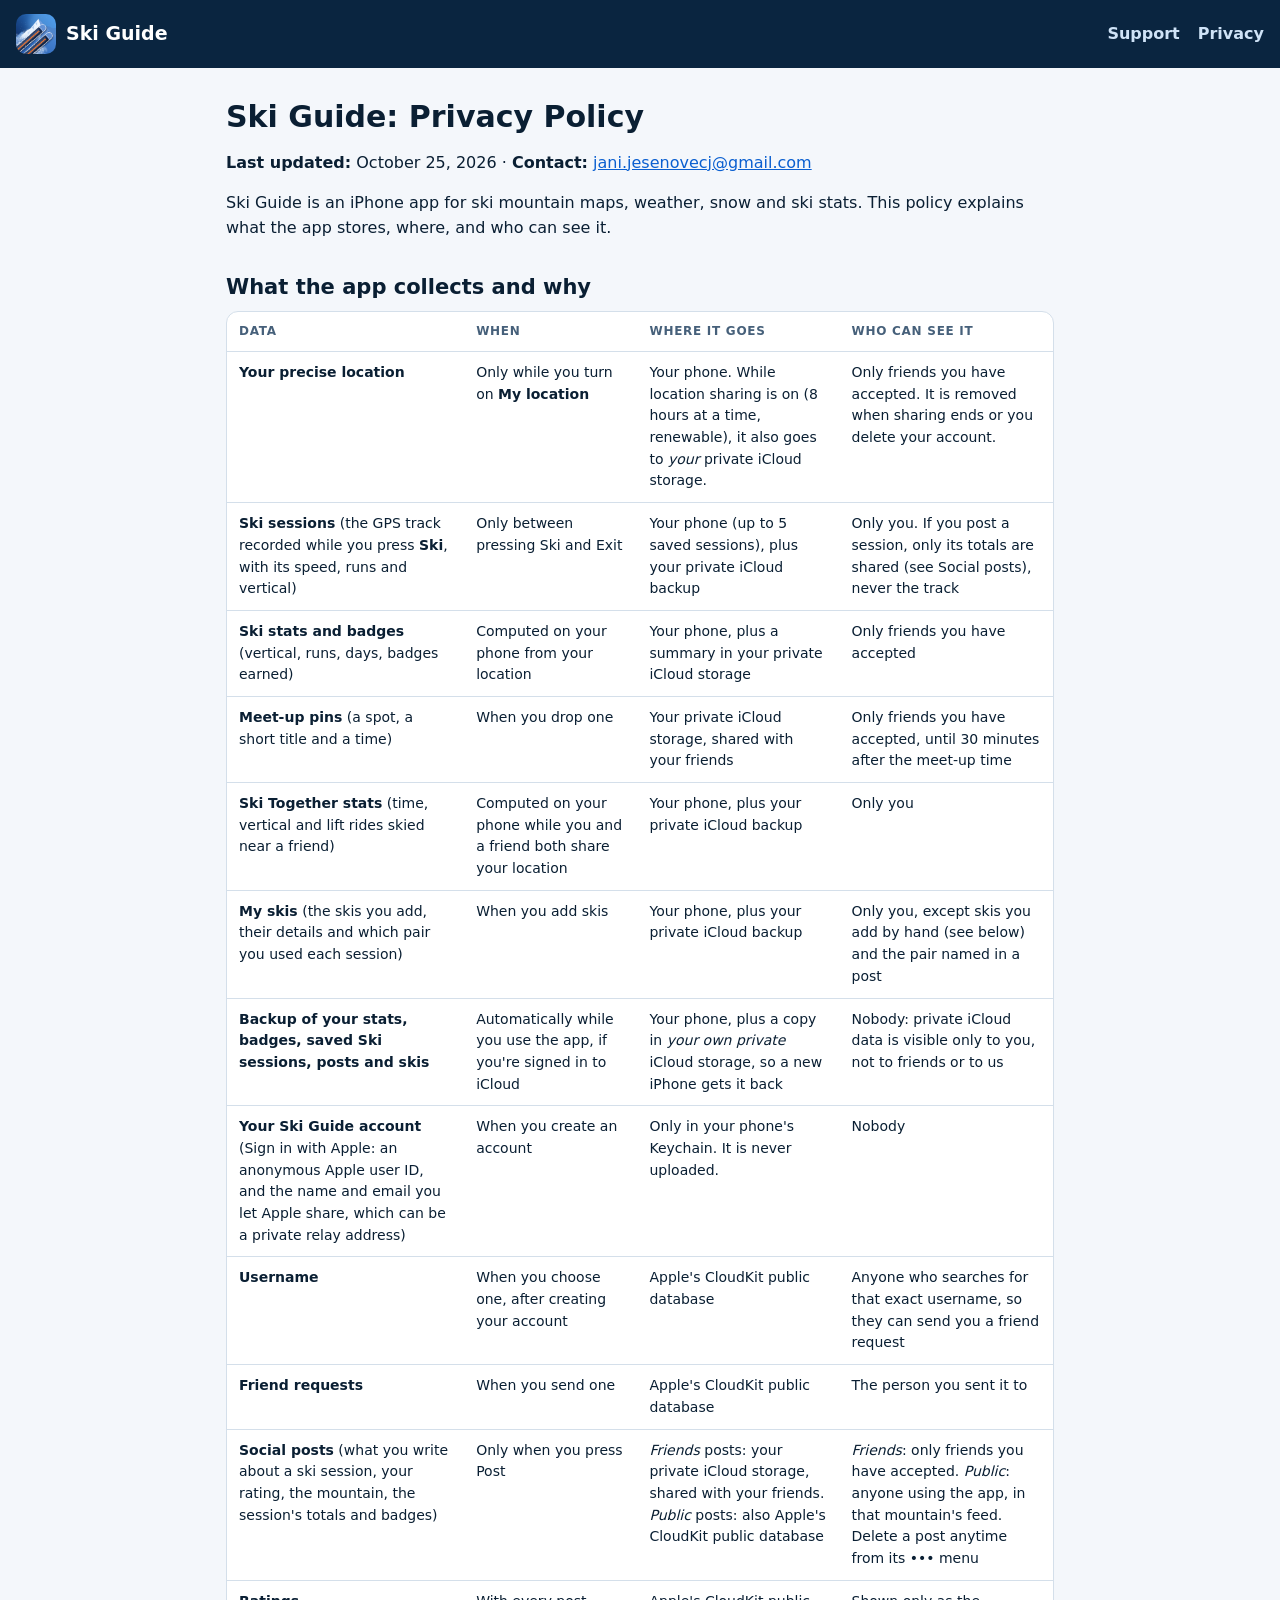
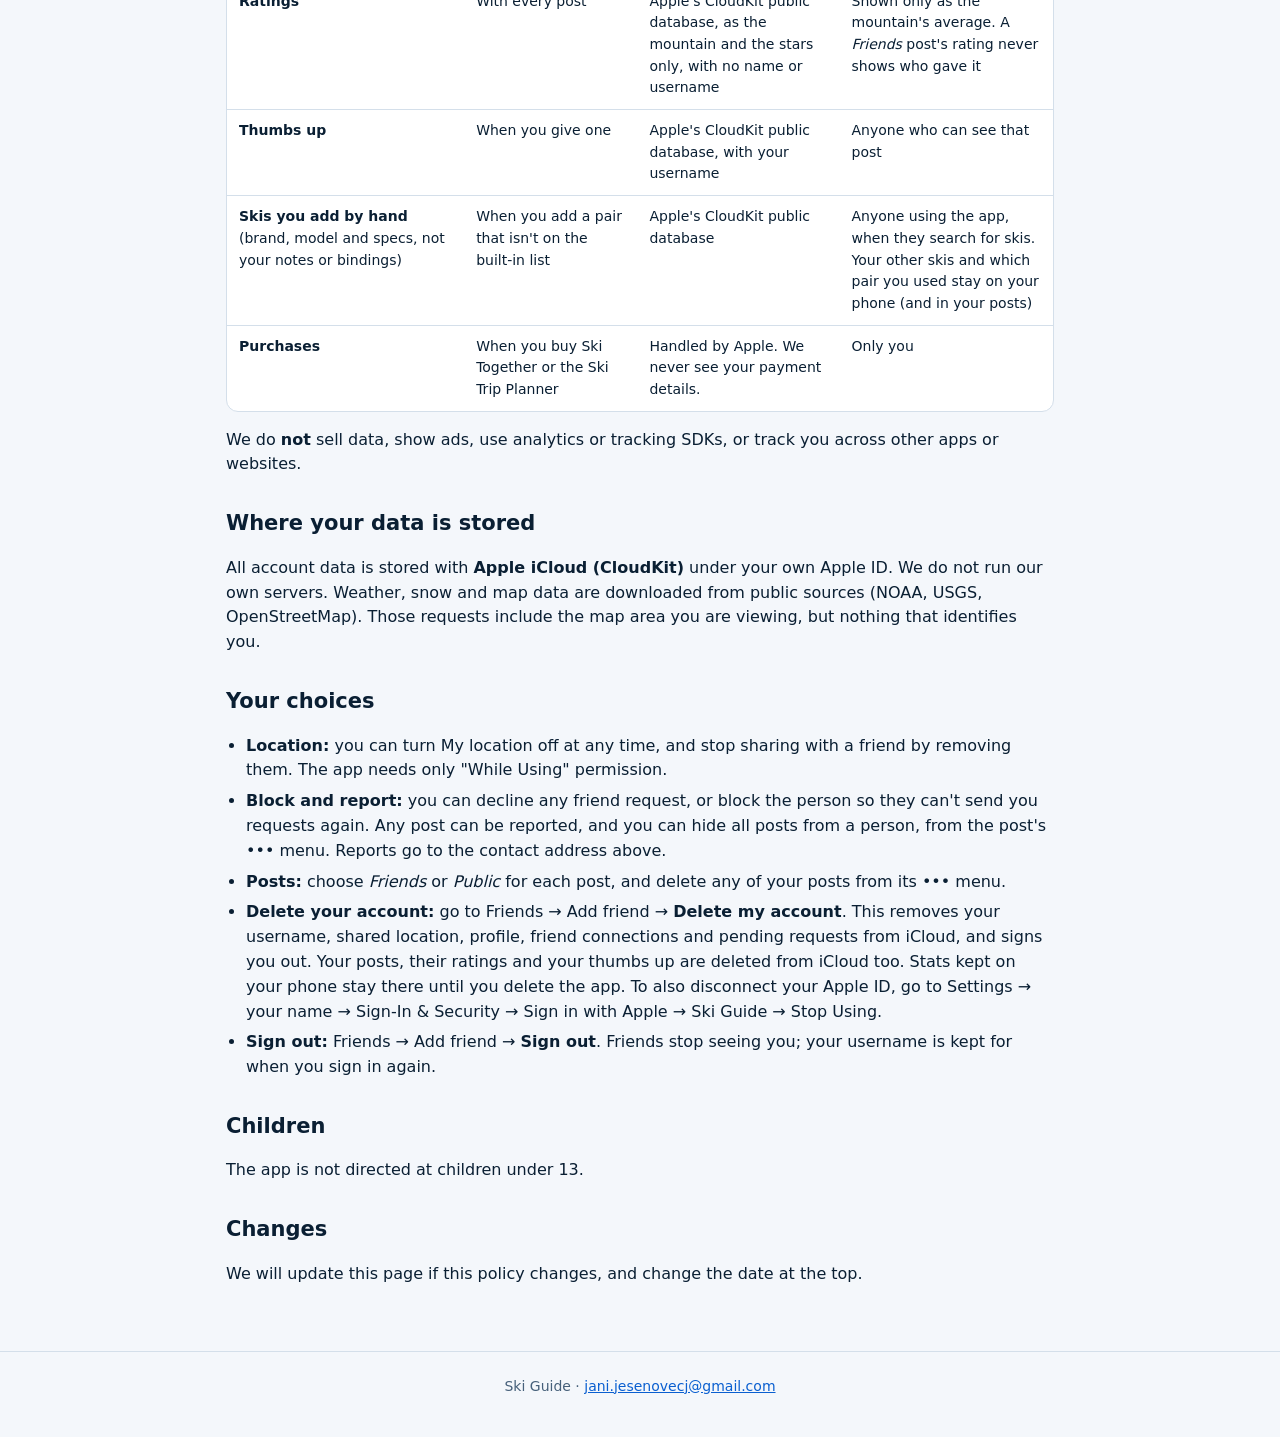
==== privacy.html @ 3a86e090 "Ski Guide support and privacy policy pages Co-Authored-By: Claude Opus 5.5 <noreply@anthropic.com>" ====
<!doctype html>
<html lang="en"><head><meta charset="utf-8"><meta name="viewport" content="width=device-width, initial-scale=1">
<title>Ski Guide Privacy Policy</title><meta name="description" content="How the Ski Guide iPhone app handles your data."><link rel="icon" href="icon.png"><link rel="stylesheet" href="style.css">
</head><body><header><a class="brand" href="./"><img src="icon.png" alt="" width="40" height="40"><span>Ski Guide</span></a>
<nav><a href="./">Support</a><a href="privacy.html">Privacy</a></nav></header>
<main><h1>Ski Guide: Privacy Policy</h1>
<p><strong>Last updated:</strong> October 25, 2026  ·  <strong>Contact:</strong> <a href="mailto:jani.jesenovecj@gmail.com">jani.jesenovecj@gmail.com</a></p>
<p>Ski Guide is an iPhone app for ski mountain maps, weather, snow and ski stats. This policy explains what the app stores, where, and who can see it.</p>
<h2>What the app collects and why</h2>
<div class="tbl"><table><thead><tr><th>Data</th><th>When</th><th>Where it goes</th><th>Who can see it</th></tr></thead><tbody><tr><td data-h="Data"><strong>Your precise location</strong></td><td data-h="When">Only while you turn on <strong>My location</strong></td><td data-h="Where it goes">Your phone. While location sharing is on (8 hours at a time, renewable), it also goes to <em>your</em> private iCloud storage.</td><td data-h="Who can see it">Only friends you have accepted. It is removed when sharing ends or you delete your account.</td></tr><tr><td data-h="Data"><strong>Ski sessions</strong> (the GPS track recorded while you press <strong>Ski</strong>, with its speed, runs and vertical)</td><td data-h="When">Only between pressing Ski and Exit</td><td data-h="Where it goes">Your phone (up to 5 saved sessions), plus your private iCloud backup</td><td data-h="Who can see it">Only you. If you post a session, only its totals are shared (see Social posts), never the track</td></tr><tr><td data-h="Data"><strong>Ski stats and badges</strong> (vertical, runs, days, badges earned)</td><td data-h="When">Computed on your phone from your location</td><td data-h="Where it goes">Your phone, plus a summary in your private iCloud storage</td><td data-h="Who can see it">Only friends you have accepted</td></tr><tr><td data-h="Data"><strong>Meet-up pins</strong> (a spot, a short title and a time)</td><td data-h="When">When you drop one</td><td data-h="Where it goes">Your private iCloud storage, shared with your friends</td><td data-h="Who can see it">Only friends you have accepted, until 30 minutes after the meet-up time</td></tr><tr><td data-h="Data"><strong>Ski Together stats</strong> (time, vertical and lift rides skied near a friend)</td><td data-h="When">Computed on your phone while you and a friend both share your location</td><td data-h="Where it goes">Your phone, plus your private iCloud backup</td><td data-h="Who can see it">Only you</td></tr><tr><td data-h="Data"><strong>My skis</strong> (the skis you add, their details and which pair you used each session)</td><td data-h="When">When you add skis</td><td data-h="Where it goes">Your phone, plus your private iCloud backup</td><td data-h="Who can see it">Only you, except skis you add by hand (see below) and the pair named in a post</td></tr><tr><td data-h="Data"><strong>Backup of your stats, badges, saved Ski sessions, posts and skis</strong></td><td data-h="When">Automatically while you use the app, if you're signed in to iCloud</td><td data-h="Where it goes">Your phone, plus a copy in <em>your own private</em> iCloud storage, so a new iPhone gets it back</td><td data-h="Who can see it">Nobody: private iCloud data is visible only to you, not to friends or to us</td></tr><tr><td data-h="Data"><strong>Your Ski Guide account</strong> (Sign in with Apple: an anonymous Apple user ID, and the name and email you let Apple share, which can be a private relay address)</td><td data-h="When">When you create an account</td><td data-h="Where it goes">Only in your phone's Keychain. It is never uploaded.</td><td data-h="Who can see it">Nobody</td></tr><tr><td data-h="Data"><strong>Username</strong></td><td data-h="When">When you choose one, after creating your account</td><td data-h="Where it goes">Apple's CloudKit public database</td><td data-h="Who can see it">Anyone who searches for that exact username, so they can send you a friend request</td></tr><tr><td data-h="Data"><strong>Friend requests</strong></td><td data-h="When">When you send one</td><td data-h="Where it goes">Apple's CloudKit public database</td><td data-h="Who can see it">The person you sent it to</td></tr><tr><td data-h="Data"><strong>Social posts</strong> (what you write about a ski session, your rating, the mountain, the session's totals and badges)</td><td data-h="When">Only when you press Post</td><td data-h="Where it goes"><em>Friends</em> posts: your private iCloud storage, shared with your friends. <em>Public</em> posts: also Apple's CloudKit public database</td><td data-h="Who can see it"><em>Friends</em>: only friends you have accepted. <em>Public</em>: anyone using the app, in that mountain's feed. Delete a post anytime from its ••• menu</td></tr><tr><td data-h="Data"><strong>Ratings</strong></td><td data-h="When">With every post</td><td data-h="Where it goes">Apple's CloudKit public database, as the mountain and the stars only, with no name or username</td><td data-h="Who can see it">Shown only as the mountain's average. A <em>Friends</em> post's rating never shows who gave it</td></tr><tr><td data-h="Data"><strong>Thumbs up</strong></td><td data-h="When">When you give one</td><td data-h="Where it goes">Apple's CloudKit public database, with your username</td><td data-h="Who can see it">Anyone who can see that post</td></tr><tr><td data-h="Data"><strong>Skis you add by hand</strong> (brand, model and specs, not your notes or bindings)</td><td data-h="When">When you add a pair that isn't on the built-in list</td><td data-h="Where it goes">Apple's CloudKit public database</td><td data-h="Who can see it">Anyone using the app, when they search for skis. Your other skis and which pair you used stay on your phone (and in your posts)</td></tr><tr><td data-h="Data"><strong>Purchases</strong></td><td data-h="When">When you buy Ski Together or the Ski Trip Planner</td><td data-h="Where it goes">Handled by Apple. We never see your payment details.</td><td data-h="Who can see it">Only you</td></tr></tbody></table></div>
<p>We do <strong>not</strong> sell data, show ads, use analytics or tracking SDKs, or track you across other apps or websites.</p>
<h2>Where your data is stored</h2>
<p>All account data is stored with <strong>Apple iCloud (CloudKit)</strong> under your own Apple ID. We do not run our own servers. Weather, snow and map data are downloaded from public sources (NOAA, USGS, OpenStreetMap). Those requests include the map area you are viewing, but nothing that identifies you.</p>
<h2>Your choices</h2>
<ul><li><strong>Location:</strong> you can turn My location off at any time, and stop sharing with a friend by removing them. The app needs only "While Using" permission.</li><li><strong>Block and report:</strong> you can decline any friend request, or block the person so they can't send you requests again. Any post can be reported, and you can hide all posts from a person, from the post's ••• menu. Reports go to the contact address above.</li><li><strong>Posts:</strong> choose <em>Friends</em> or <em>Public</em> for each post, and delete any of your posts from its ••• menu.</li><li><strong>Delete your account:</strong> go to Friends → Add friend → <strong>Delete my account</strong>. This removes your username, shared location, profile, friend connections and pending requests from iCloud, and signs you out. Your posts, their ratings and your thumbs up are deleted from iCloud too. Stats kept on your phone stay there until you delete the app. To also disconnect your Apple ID, go to Settings → your name → Sign-In &amp; Security → Sign in with Apple → Ski Guide → Stop Using.</li><li><strong>Sign out:</strong> Friends → Add friend → <strong>Sign out</strong>. Friends stop seeing you; your username is kept for when you sign in again.</li></ul>
<h2>Children</h2>
<p>The app is not directed at children under 13.</p>
<h2>Changes</h2>
<p>We will update this page if this policy changes, and change the date at the top.</p></main>
<footer>Ski Guide · <a href="mailto:jani.jesenovecj@gmail.com">jani.jesenovecj@gmail.com</a></footer></body></html>
---- style.css ----
:root { --bg:#f4f7fb; --fg:#0a1f33; --muted:#46607a; --line:#d4dfea; --panel:#ffffff; --accent:#0a5fd0; --blaze:#ff7a2f; }
@media (prefers-color-scheme: dark) { :root { --bg:#0a1220; --fg:#eaf2fa; --muted:#9fb6cc; --line:#26405c; --panel:#111c2e; --accent:#6cc7ff; } }
* { box-sizing:border-box; }
body { margin:0; background:var(--bg); color:var(--fg); font:16px/1.55 -apple-system, system-ui, "Segoe UI", sans-serif; }
header { display:flex; align-items:center; justify-content:space-between; gap:16px; padding:14px 16px; background:#0a2540; color:#fff; flex-wrap:wrap; }
.brand { display:flex; align-items:center; gap:10px; color:#fff; text-decoration:none; font-weight:700; font-size:19px; }
.brand img { border-radius:10px; }
nav { display:flex; gap:18px; } nav a { color:#cfe3f7; text-decoration:none; font-weight:600; } nav a:hover { color:#fff; }
main { max-width:860px; margin:0 auto; padding:24px 16px 48px; }
h1 { font-size:30px; line-height:1.15; margin:8px 0 12px; } h2 { font-size:21px; margin:30px 0 8px; }
.lead { font-size:18px; color:var(--muted); }
a { color:var(--accent); }
ul { padding-left:20px; } li { margin:6px 0; }
.tbl { overflow-x:auto; border:1px solid var(--line); border-radius:12px; background:var(--panel); }
table { border-collapse:collapse; width:100%; font-size:14px; }
th, td { text-align:left; vertical-align:top; padding:10px 12px; border-bottom:1px solid var(--line); }
th { font-size:12px; letter-spacing:.06em; text-transform:uppercase; color:var(--muted); }
tr:last-child td { border-bottom:0; }
@media (max-width:640px) {                     /* phones: each row becomes a card */
  .tbl { border:0; background:none; } thead { display:none; } table, tbody, tr, td { display:block; }
  tr { background:var(--panel); border:1px solid var(--line); border-radius:12px; margin:0 0 12px; padding:6px 0; }
  td { border:0; padding:6px 14px; } td::before { content:attr(data-h); display:block; font-size:11px; letter-spacing:.06em; text-transform:uppercase; color:var(--muted); }
}
footer { text-align:center; color:var(--muted); font-size:14px; padding:24px 16px 40px; border-top:1px solid var(--line); }
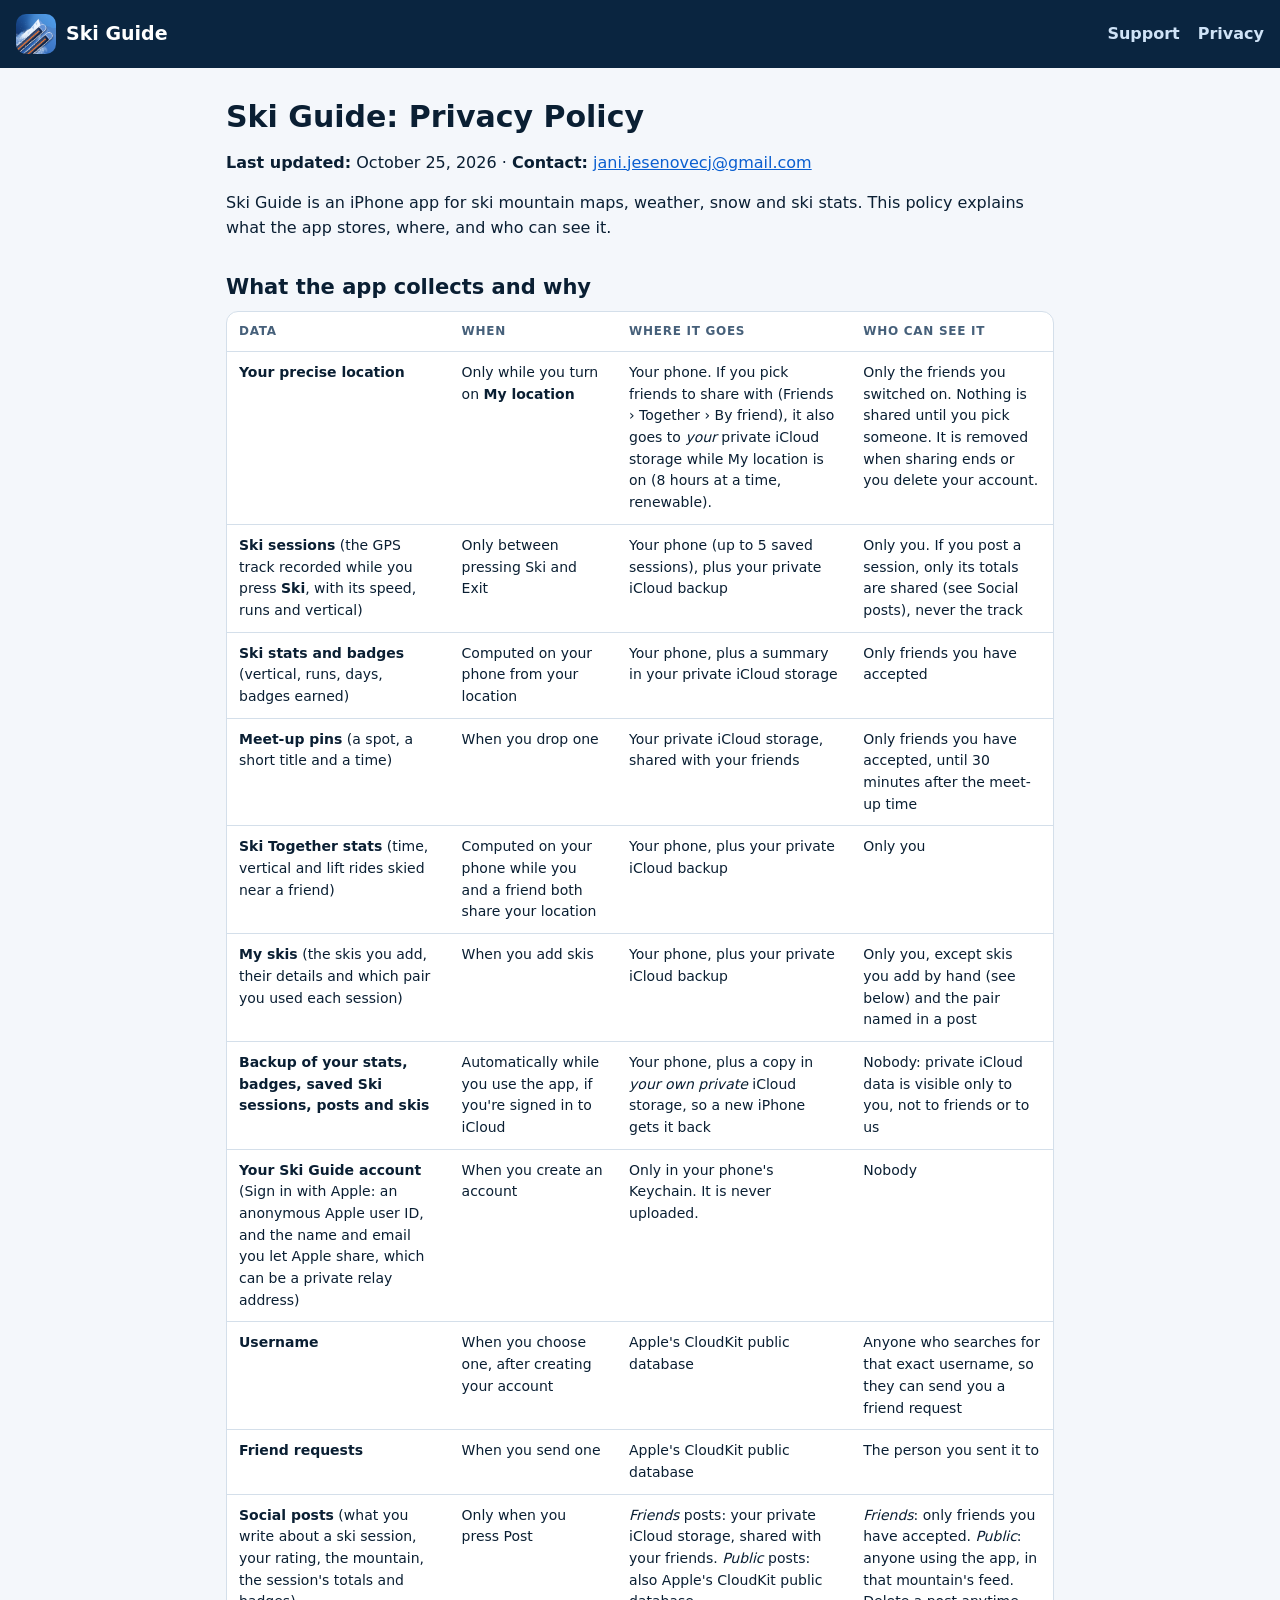
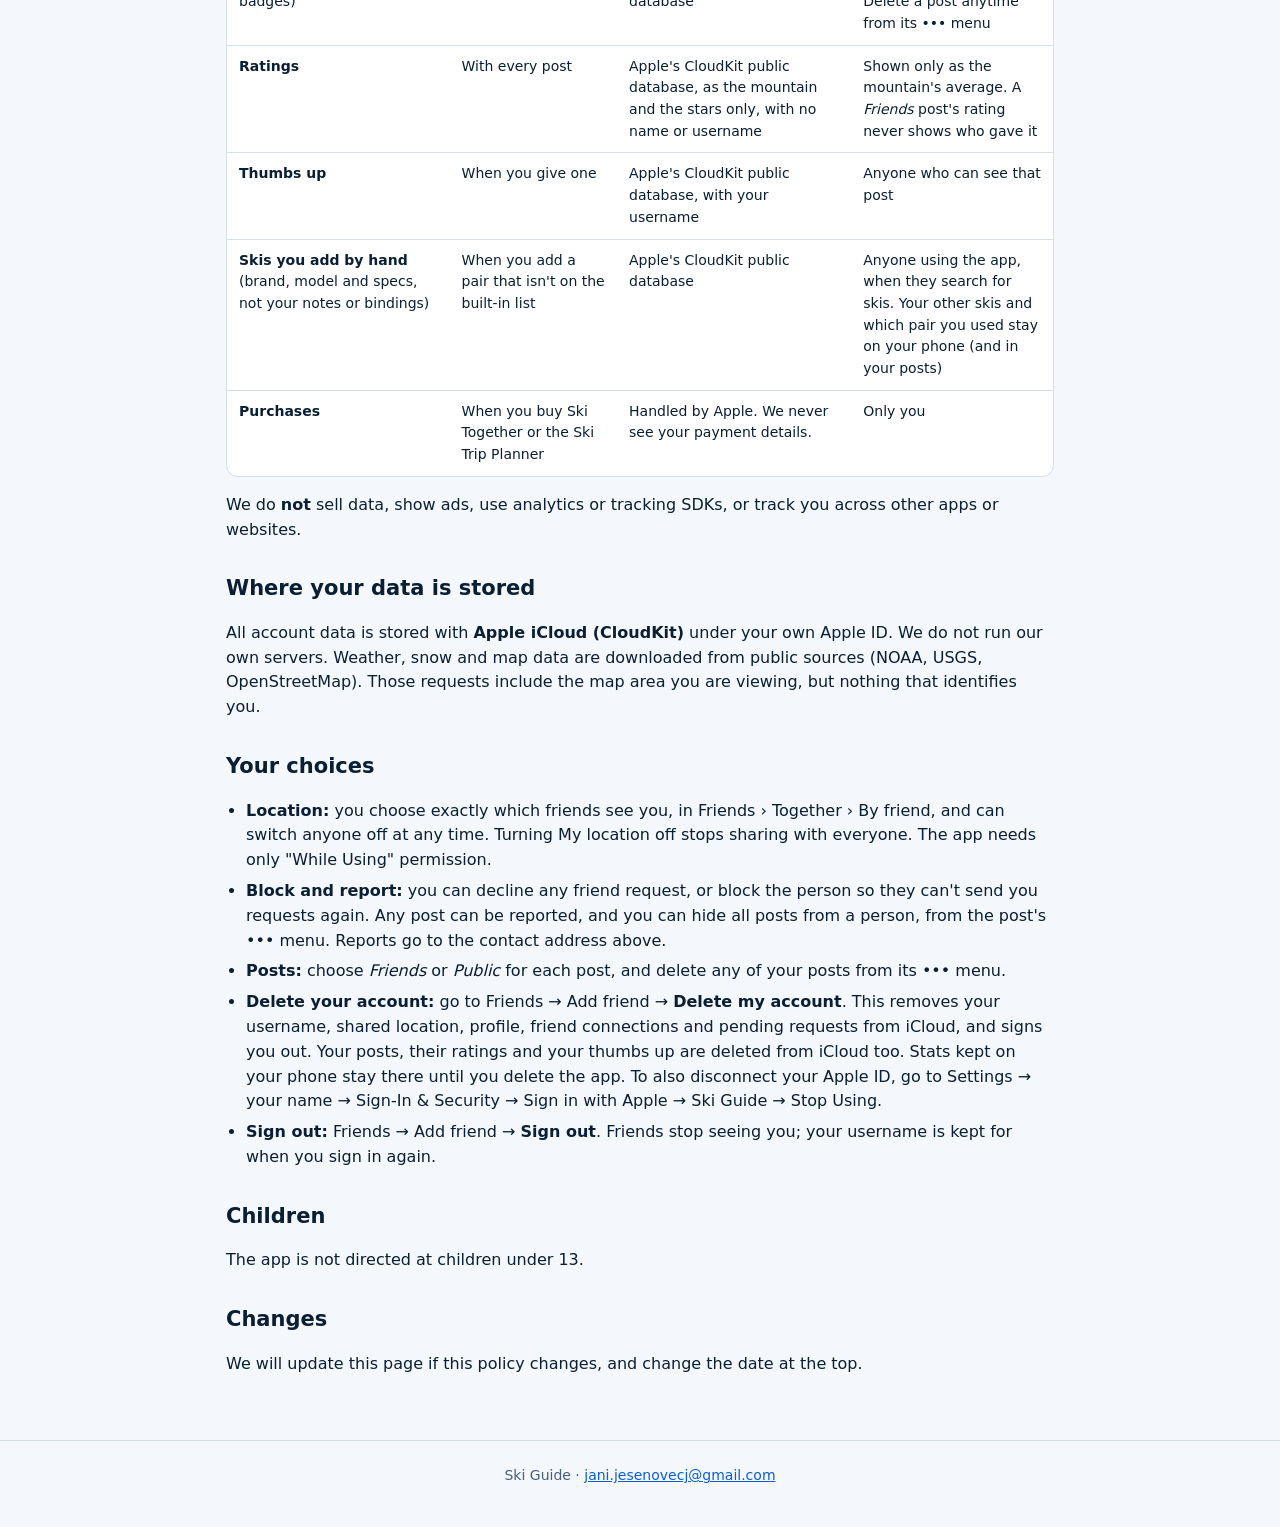
==== commit e2a65dd6: "Privacy policy: location is shared only with friends you pick Co-Authored-By: Claude Opus 5.5 <norep" ====
--- a/privacy.html
+++ b/privacy.html
@@ -7,12 +7,12 @@
 <p><strong>Last updated:</strong> October 25, 2026  ·  <strong>Contact:</strong> <a href="mailto:jani.jesenovecj@gmail.com">jani.jesenovecj@gmail.com</a></p>
 <p>Ski Guide is an iPhone app for ski mountain maps, weather, snow and ski stats. This policy explains what the app stores, where, and who can see it.</p>
 <h2>What the app collects and why</h2>
-<div class="tbl"><table><thead><tr><th>Data</th><th>When</th><th>Where it goes</th><th>Who can see it</th></tr></thead><tbody><tr><td data-h="Data"><strong>Your precise location</strong></td><td data-h="When">Only while you turn on <strong>My location</strong></td><td data-h="Where it goes">Your phone. While location sharing is on (8 hours at a time, renewable), it also goes to <em>your</em> private iCloud storage.</td><td data-h="Who can see it">Only friends you have accepted. It is removed when sharing ends or you delete your account.</td></tr><tr><td data-h="Data"><strong>Ski sessions</strong> (the GPS track recorded while you press <strong>Ski</strong>, with its speed, runs and vertical)</td><td data-h="When">Only between pressing Ski and Exit</td><td data-h="Where it goes">Your phone (up to 5 saved sessions), plus your private iCloud backup</td><td data-h="Who can see it">Only you. If you post a session, only its totals are shared (see Social posts), never the track</td></tr><tr><td data-h="Data"><strong>Ski stats and badges</strong> (vertical, runs, days, badges earned)</td><td data-h="When">Computed on your phone from your location</td><td data-h="Where it goes">Your phone, plus a summary in your private iCloud storage</td><td data-h="Who can see it">Only friends you have accepted</td></tr><tr><td data-h="Data"><strong>Meet-up pins</strong> (a spot, a short title and a time)</td><td data-h="When">When you drop one</td><td data-h="Where it goes">Your private iCloud storage, shared with your friends</td><td data-h="Who can see it">Only friends you have accepted, until 30 minutes after the meet-up time</td></tr><tr><td data-h="Data"><strong>Ski Together stats</strong> (time, vertical and lift rides skied near a friend)</td><td data-h="When">Computed on your phone while you and a friend both share your location</td><td data-h="Where it goes">Your phone, plus your private iCloud backup</td><td data-h="Who can see it">Only you</td></tr><tr><td data-h="Data"><strong>My skis</strong> (the skis you add, their details and which pair you used each session)</td><td data-h="When">When you add skis</td><td data-h="Where it goes">Your phone, plus your private iCloud backup</td><td data-h="Who can see it">Only you, except skis you add by hand (see below) and the pair named in a post</td></tr><tr><td data-h="Data"><strong>Backup of your stats, badges, saved Ski sessions, posts and skis</strong></td><td data-h="When">Automatically while you use the app, if you're signed in to iCloud</td><td data-h="Where it goes">Your phone, plus a copy in <em>your own private</em> iCloud storage, so a new iPhone gets it back</td><td data-h="Who can see it">Nobody: private iCloud data is visible only to you, not to friends or to us</td></tr><tr><td data-h="Data"><strong>Your Ski Guide account</strong> (Sign in with Apple: an anonymous Apple user ID, and the name and email you let Apple share, which can be a private relay address)</td><td data-h="When">When you create an account</td><td data-h="Where it goes">Only in your phone's Keychain. It is never uploaded.</td><td data-h="Who can see it">Nobody</td></tr><tr><td data-h="Data"><strong>Username</strong></td><td data-h="When">When you choose one, after creating your account</td><td data-h="Where it goes">Apple's CloudKit public database</td><td data-h="Who can see it">Anyone who searches for that exact username, so they can send you a friend request</td></tr><tr><td data-h="Data"><strong>Friend requests</strong></td><td data-h="When">When you send one</td><td data-h="Where it goes">Apple's CloudKit public database</td><td data-h="Who can see it">The person you sent it to</td></tr><tr><td data-h="Data"><strong>Social posts</strong> (what you write about a ski session, your rating, the mountain, the session's totals and badges)</td><td data-h="When">Only when you press Post</td><td data-h="Where it goes"><em>Friends</em> posts: your private iCloud storage, shared with your friends. <em>Public</em> posts: also Apple's CloudKit public database</td><td data-h="Who can see it"><em>Friends</em>: only friends you have accepted. <em>Public</em>: anyone using the app, in that mountain's feed. Delete a post anytime from its ••• menu</td></tr><tr><td data-h="Data"><strong>Ratings</strong></td><td data-h="When">With every post</td><td data-h="Where it goes">Apple's CloudKit public database, as the mountain and the stars only, with no name or username</td><td data-h="Who can see it">Shown only as the mountain's average. A <em>Friends</em> post's rating never shows who gave it</td></tr><tr><td data-h="Data"><strong>Thumbs up</strong></td><td data-h="When">When you give one</td><td data-h="Where it goes">Apple's CloudKit public database, with your username</td><td data-h="Who can see it">Anyone who can see that post</td></tr><tr><td data-h="Data"><strong>Skis you add by hand</strong> (brand, model and specs, not your notes or bindings)</td><td data-h="When">When you add a pair that isn't on the built-in list</td><td data-h="Where it goes">Apple's CloudKit public database</td><td data-h="Who can see it">Anyone using the app, when they search for skis. Your other skis and which pair you used stay on your phone (and in your posts)</td></tr><tr><td data-h="Data"><strong>Purchases</strong></td><td data-h="When">When you buy Ski Together or the Ski Trip Planner</td><td data-h="Where it goes">Handled by Apple. We never see your payment details.</td><td data-h="Who can see it">Only you</td></tr></tbody></table></div>
+<div class="tbl"><table><thead><tr><th>Data</th><th>When</th><th>Where it goes</th><th>Who can see it</th></tr></thead><tbody><tr><td data-h="Data"><strong>Your precise location</strong></td><td data-h="When">Only while you turn on <strong>My location</strong></td><td data-h="Where it goes">Your phone. If you pick friends to share with (Friends › Together › By friend), it also goes to <em>your</em> private iCloud storage while My location is on (8 hours at a time, renewable).</td><td data-h="Who can see it">Only the friends you switched on. Nothing is shared until you pick someone. It is removed when sharing ends or you delete your account.</td></tr><tr><td data-h="Data"><strong>Ski sessions</strong> (the GPS track recorded while you press <strong>Ski</strong>, with its speed, runs and vertical)</td><td data-h="When">Only between pressing Ski and Exit</td><td data-h="Where it goes">Your phone (up to 5 saved sessions), plus your private iCloud backup</td><td data-h="Who can see it">Only you. If you post a session, only its totals are shared (see Social posts), never the track</td></tr><tr><td data-h="Data"><strong>Ski stats and badges</strong> (vertical, runs, days, badges earned)</td><td data-h="When">Computed on your phone from your location</td><td data-h="Where it goes">Your phone, plus a summary in your private iCloud storage</td><td data-h="Who can see it">Only friends you have accepted</td></tr><tr><td data-h="Data"><strong>Meet-up pins</strong> (a spot, a short title and a time)</td><td data-h="When">When you drop one</td><td data-h="Where it goes">Your private iCloud storage, shared with your friends</td><td data-h="Who can see it">Only friends you have accepted, until 30 minutes after the meet-up time</td></tr><tr><td data-h="Data"><strong>Ski Together stats</strong> (time, vertical and lift rides skied near a friend)</td><td data-h="When">Computed on your phone while you and a friend both share your location</td><td data-h="Where it goes">Your phone, plus your private iCloud backup</td><td data-h="Who can see it">Only you</td></tr><tr><td data-h="Data"><strong>My skis</strong> (the skis you add, their details and which pair you used each session)</td><td data-h="When">When you add skis</td><td data-h="Where it goes">Your phone, plus your private iCloud backup</td><td data-h="Who can see it">Only you, except skis you add by hand (see below) and the pair named in a post</td></tr><tr><td data-h="Data"><strong>Backup of your stats, badges, saved Ski sessions, posts and skis</strong></td><td data-h="When">Automatically while you use the app, if you're signed in to iCloud</td><td data-h="Where it goes">Your phone, plus a copy in <em>your own private</em> iCloud storage, so a new iPhone gets it back</td><td data-h="Who can see it">Nobody: private iCloud data is visible only to you, not to friends or to us</td></tr><tr><td data-h="Data"><strong>Your Ski Guide account</strong> (Sign in with Apple: an anonymous Apple user ID, and the name and email you let Apple share, which can be a private relay address)</td><td data-h="When">When you create an account</td><td data-h="Where it goes">Only in your phone's Keychain. It is never uploaded.</td><td data-h="Who can see it">Nobody</td></tr><tr><td data-h="Data"><strong>Username</strong></td><td data-h="When">When you choose one, after creating your account</td><td data-h="Where it goes">Apple's CloudKit public database</td><td data-h="Who can see it">Anyone who searches for that exact username, so they can send you a friend request</td></tr><tr><td data-h="Data"><strong>Friend requests</strong></td><td data-h="When">When you send one</td><td data-h="Where it goes">Apple's CloudKit public database</td><td data-h="Who can see it">The person you sent it to</td></tr><tr><td data-h="Data"><strong>Social posts</strong> (what you write about a ski session, your rating, the mountain, the session's totals and badges)</td><td data-h="When">Only when you press Post</td><td data-h="Where it goes"><em>Friends</em> posts: your private iCloud storage, shared with your friends. <em>Public</em> posts: also Apple's CloudKit public database</td><td data-h="Who can see it"><em>Friends</em>: only friends you have accepted. <em>Public</em>: anyone using the app, in that mountain's feed. Delete a post anytime from its ••• menu</td></tr><tr><td data-h="Data"><strong>Ratings</strong></td><td data-h="When">With every post</td><td data-h="Where it goes">Apple's CloudKit public database, as the mountain and the stars only, with no name or username</td><td data-h="Who can see it">Shown only as the mountain's average. A <em>Friends</em> post's rating never shows who gave it</td></tr><tr><td data-h="Data"><strong>Thumbs up</strong></td><td data-h="When">When you give one</td><td data-h="Where it goes">Apple's CloudKit public database, with your username</td><td data-h="Who can see it">Anyone who can see that post</td></tr><tr><td data-h="Data"><strong>Skis you add by hand</strong> (brand, model and specs, not your notes or bindings)</td><td data-h="When">When you add a pair that isn't on the built-in list</td><td data-h="Where it goes">Apple's CloudKit public database</td><td data-h="Who can see it">Anyone using the app, when they search for skis. Your other skis and which pair you used stay on your phone (and in your posts)</td></tr><tr><td data-h="Data"><strong>Purchases</strong></td><td data-h="When">When you buy Ski Together or the Ski Trip Planner</td><td data-h="Where it goes">Handled by Apple. We never see your payment details.</td><td data-h="Who can see it">Only you</td></tr></tbody></table></div>
 <p>We do <strong>not</strong> sell data, show ads, use analytics or tracking SDKs, or track you across other apps or websites.</p>
 <h2>Where your data is stored</h2>
 <p>All account data is stored with <strong>Apple iCloud (CloudKit)</strong> under your own Apple ID. We do not run our own servers. Weather, snow and map data are downloaded from public sources (NOAA, USGS, OpenStreetMap). Those requests include the map area you are viewing, but nothing that identifies you.</p>
 <h2>Your choices</h2>
-<ul><li><strong>Location:</strong> you can turn My location off at any time, and stop sharing with a friend by removing them. The app needs only "While Using" permission.</li><li><strong>Block and report:</strong> you can decline any friend request, or block the person so they can't send you requests again. Any post can be reported, and you can hide all posts from a person, from the post's ••• menu. Reports go to the contact address above.</li><li><strong>Posts:</strong> choose <em>Friends</em> or <em>Public</em> for each post, and delete any of your posts from its ••• menu.</li><li><strong>Delete your account:</strong> go to Friends → Add friend → <strong>Delete my account</strong>. This removes your username, shared location, profile, friend connections and pending requests from iCloud, and signs you out. Your posts, their ratings and your thumbs up are deleted from iCloud too. Stats kept on your phone stay there until you delete the app. To also disconnect your Apple ID, go to Settings → your name → Sign-In &amp; Security → Sign in with Apple → Ski Guide → Stop Using.</li><li><strong>Sign out:</strong> Friends → Add friend → <strong>Sign out</strong>. Friends stop seeing you; your username is kept for when you sign in again.</li></ul>
+<ul><li><strong>Location:</strong> you choose exactly which friends see you, in Friends › Together › By friend, and can switch anyone off at any time. Turning My location off stops sharing with everyone. The app needs only "While Using" permission.</li><li><strong>Block and report:</strong> you can decline any friend request, or block the person so they can't send you requests again. Any post can be reported, and you can hide all posts from a person, from the post's ••• menu. Reports go to the contact address above.</li><li><strong>Posts:</strong> choose <em>Friends</em> or <em>Public</em> for each post, and delete any of your posts from its ••• menu.</li><li><strong>Delete your account:</strong> go to Friends → Add friend → <strong>Delete my account</strong>. This removes your username, shared location, profile, friend connections and pending requests from iCloud, and signs you out. Your posts, their ratings and your thumbs up are deleted from iCloud too. Stats kept on your phone stay there until you delete the app. To also disconnect your Apple ID, go to Settings → your name → Sign-In &amp; Security → Sign in with Apple → Ski Guide → Stop Using.</li><li><strong>Sign out:</strong> Friends → Add friend → <strong>Sign out</strong>. Friends stop seeing you; your username is kept for when you sign in again.</li></ul>
 <h2>Children</h2>
 <p>The app is not directed at children under 13.</p>
 <h2>Changes</h2>
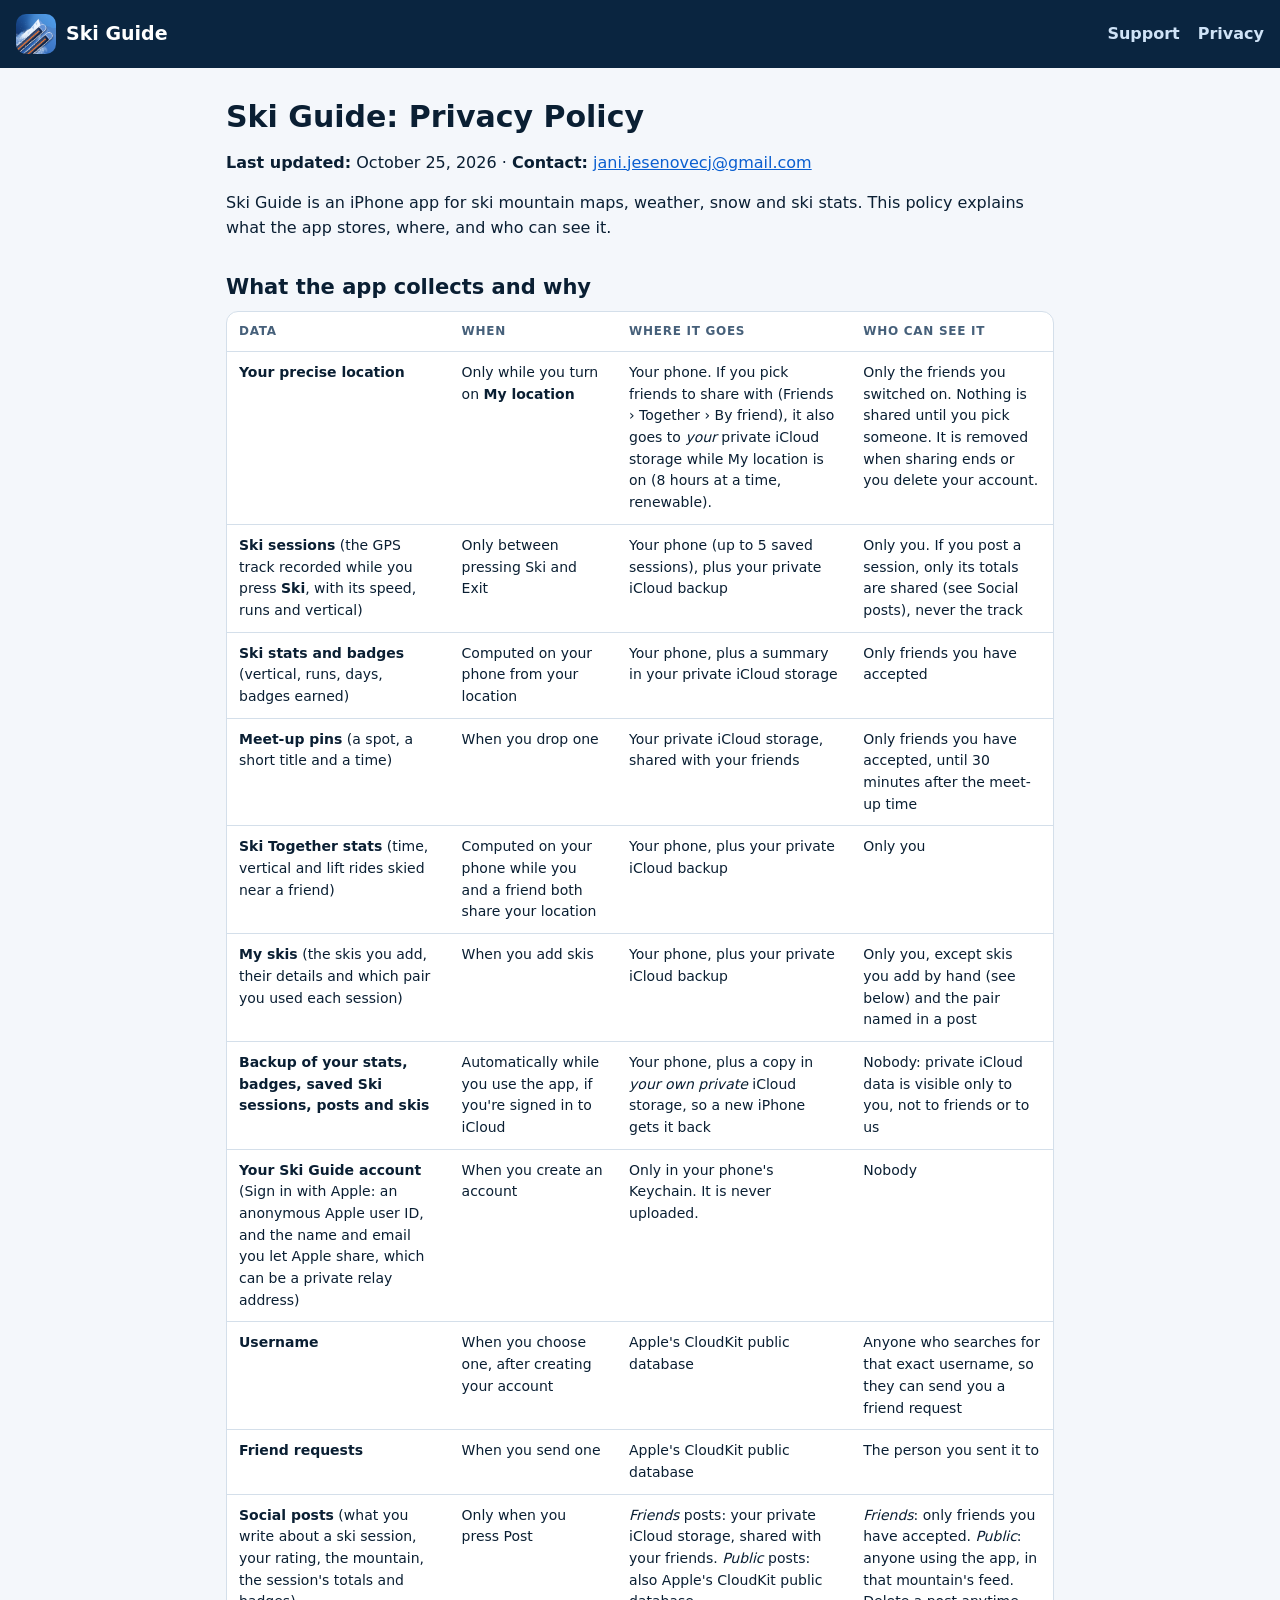
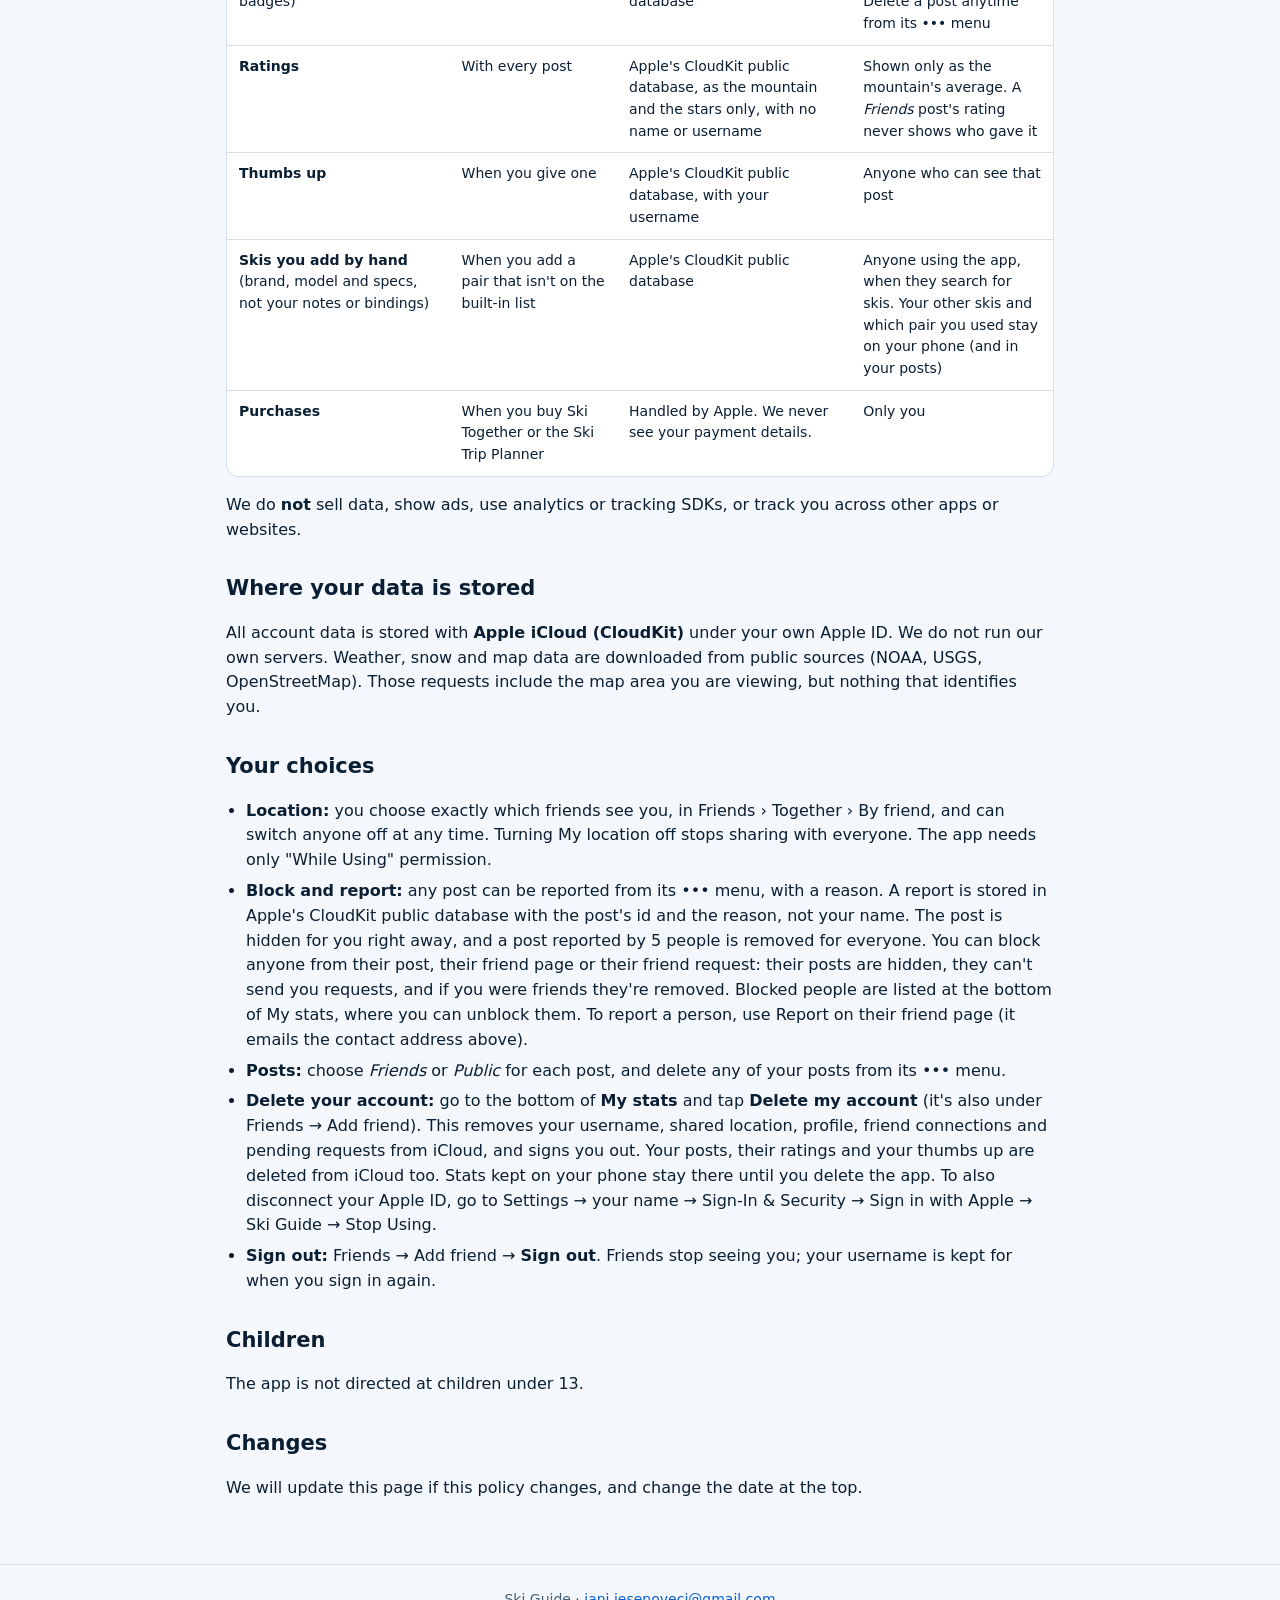
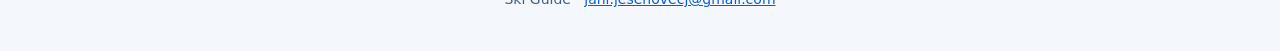
==== commit d8d2ae34: "Privacy policy: in-app reporting, blocking, Delete account in My stats Co-Authored-By: Claude Opus 5" ====
--- a/privacy.html
+++ b/privacy.html
@@ -12,7 +12,7 @@
 <h2>Where your data is stored</h2>
 <p>All account data is stored with <strong>Apple iCloud (CloudKit)</strong> under your own Apple ID. We do not run our own servers. Weather, snow and map data are downloaded from public sources (NOAA, USGS, OpenStreetMap). Those requests include the map area you are viewing, but nothing that identifies you.</p>
 <h2>Your choices</h2>
-<ul><li><strong>Location:</strong> you choose exactly which friends see you, in Friends › Together › By friend, and can switch anyone off at any time. Turning My location off stops sharing with everyone. The app needs only "While Using" permission.</li><li><strong>Block and report:</strong> you can decline any friend request, or block the person so they can't send you requests again. Any post can be reported, and you can hide all posts from a person, from the post's ••• menu. Reports go to the contact address above.</li><li><strong>Posts:</strong> choose <em>Friends</em> or <em>Public</em> for each post, and delete any of your posts from its ••• menu.</li><li><strong>Delete your account:</strong> go to Friends → Add friend → <strong>Delete my account</strong>. This removes your username, shared location, profile, friend connections and pending requests from iCloud, and signs you out. Your posts, their ratings and your thumbs up are deleted from iCloud too. Stats kept on your phone stay there until you delete the app. To also disconnect your Apple ID, go to Settings → your name → Sign-In &amp; Security → Sign in with Apple → Ski Guide → Stop Using.</li><li><strong>Sign out:</strong> Friends → Add friend → <strong>Sign out</strong>. Friends stop seeing you; your username is kept for when you sign in again.</li></ul>
+<ul><li><strong>Location:</strong> you choose exactly which friends see you, in Friends › Together › By friend, and can switch anyone off at any time. Turning My location off stops sharing with everyone. The app needs only "While Using" permission.</li><li><strong>Block and report:</strong> any post can be reported from its ••• menu, with a reason. A report is stored in Apple's CloudKit public database with the post's id and the reason, not your name. The post is hidden for you right away, and a post reported by 5 people is removed for everyone. You can block anyone from their post, their friend page or their friend request: their posts are hidden, they can't send you requests, and if you were friends they're removed. Blocked people are listed at the bottom of My stats, where you can unblock them. To report a person, use Report on their friend page (it emails the contact address above).</li><li><strong>Posts:</strong> choose <em>Friends</em> or <em>Public</em> for each post, and delete any of your posts from its ••• menu.</li><li><strong>Delete your account:</strong> go to the bottom of <strong>My stats</strong> and tap <strong>Delete my account</strong> (it's also under Friends → Add friend). This removes your username, shared location, profile, friend connections and pending requests from iCloud, and signs you out. Your posts, their ratings and your thumbs up are deleted from iCloud too. Stats kept on your phone stay there until you delete the app. To also disconnect your Apple ID, go to Settings → your name → Sign-In &amp; Security → Sign in with Apple → Ski Guide → Stop Using.</li><li><strong>Sign out:</strong> Friends → Add friend → <strong>Sign out</strong>. Friends stop seeing you; your username is kept for when you sign in again.</li></ul>
 <h2>Children</h2>
 <p>The app is not directed at children under 13.</p>
 <h2>Changes</h2>
